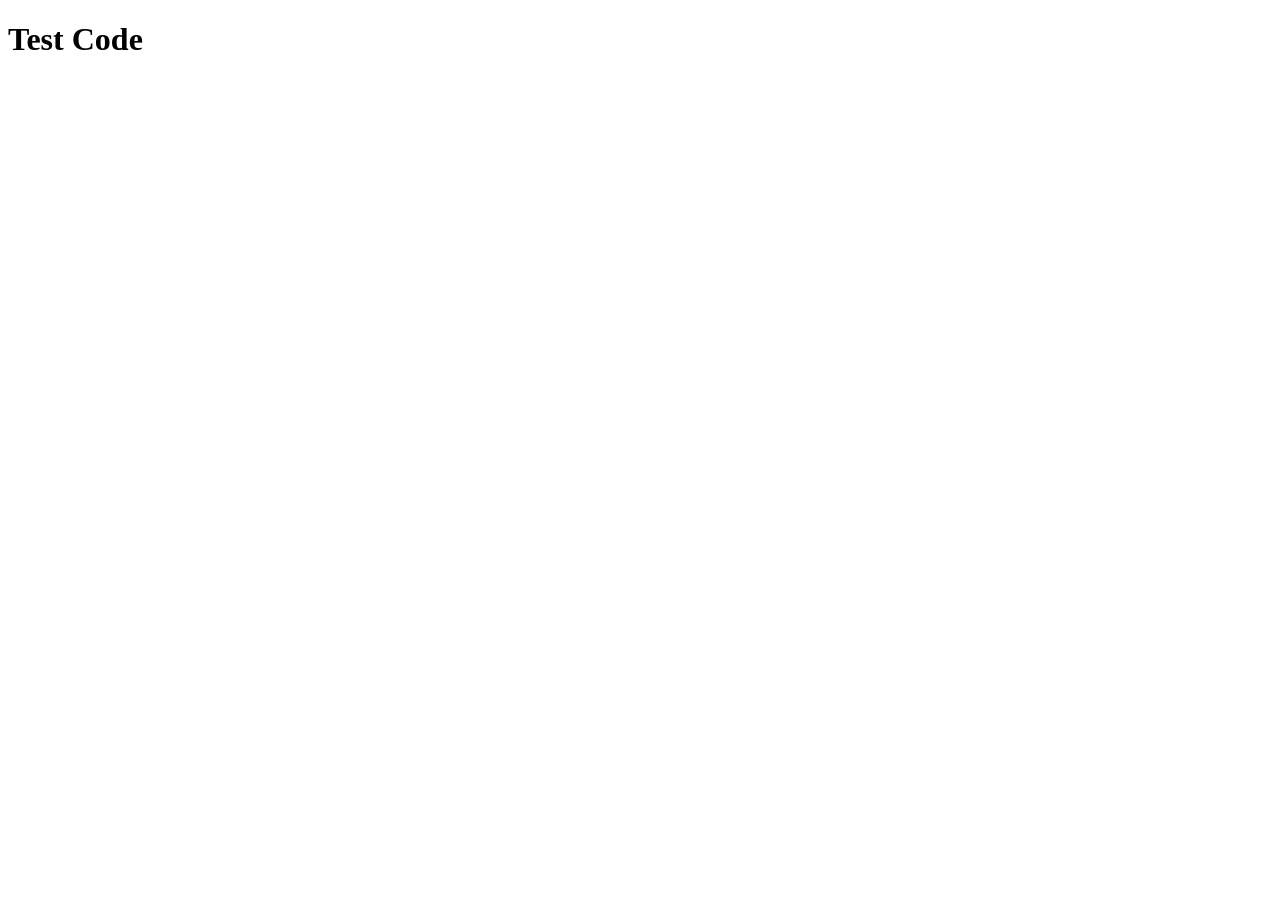
==== public/index.html @ d1598896 "場所変更" ====
<!DOCTYPE html>
<html lang="ja">
<head>
    <meta charset="UTF-8">
    <meta name="viewport" content="width=device-width, initial-scale=1.0">
    <title>Document</title>
</head>
<body>
    <h1>Test Code</h1>
</body>
</html>
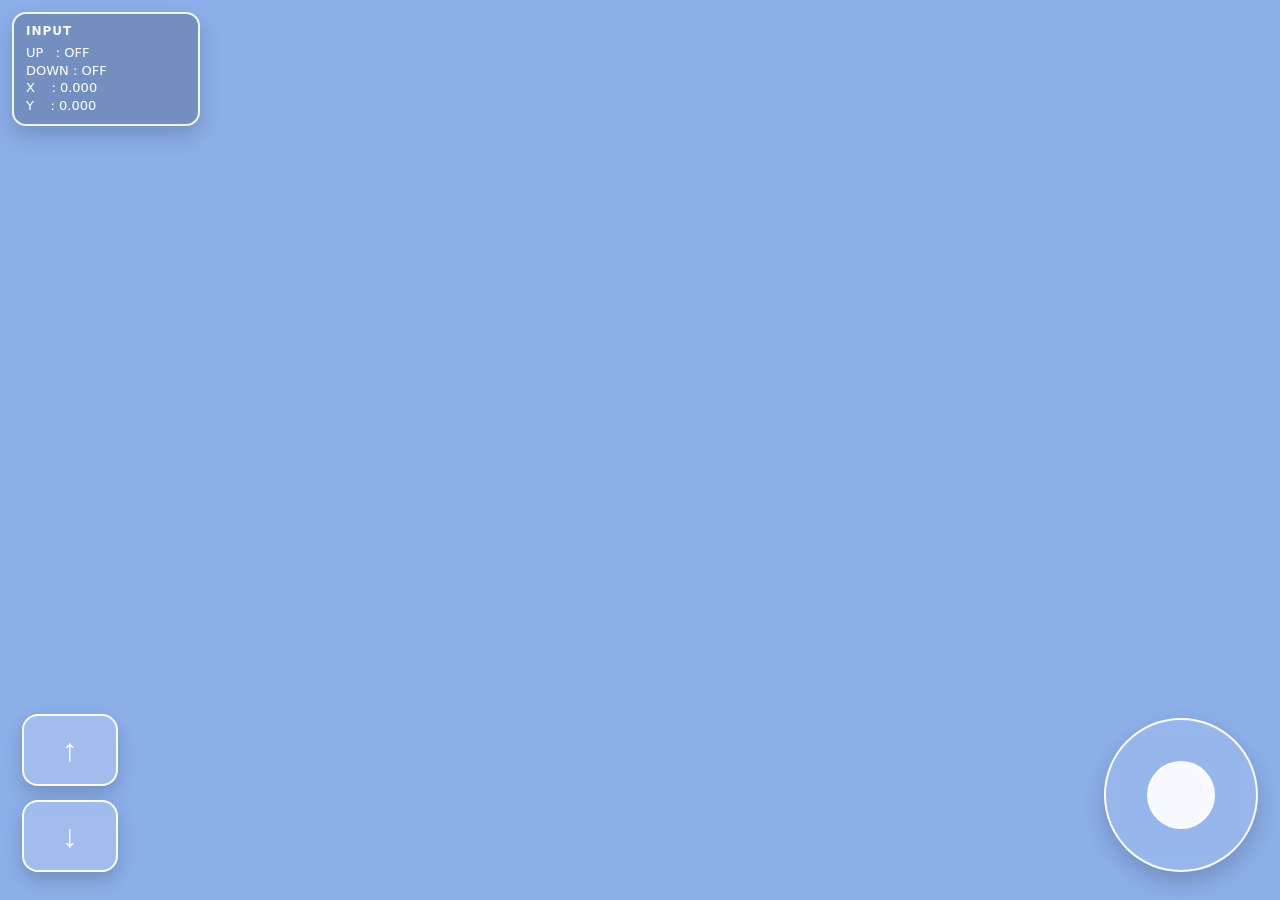
==== commit f64db0f7: "テストコントローラー" ====
--- a/public/index.html
+++ b/public/index.html
@@ -1,11 +1,41 @@
 <!DOCTYPE html>
 <html lang="ja">
 <head>
-    <meta charset="UTF-8">
-    <meta name="viewport" content="width=device-width, initial-scale=1.0">
-    <title>Document</title>
+  <meta charset="UTF-8" />
+  <meta name="viewport" content="width=device-width, initial-scale=1.0, user-scalable=no" />
+  <title>Web Controller</title>
+
+  <link rel="stylesheet" href="controller.css" />
 </head>
+
 <body>
-    <h1>Test Code</h1>
+<script>
+navigator.vibrate(200);      // 200ms 振動
+navigator.vibrate([100,50,100]); // 振動→停止→振動
+</script>
+    
+ <!-- 結果表示（HUD） -->
+  <div class="hud">
+    <div class="hud-title">INPUT</div>
+    <div id="hud-text" class="hud-text">Loading...</div>
+  </div>
+
+  <div class="controller">
+    <!-- 左：↑↓ -->
+    <div class="pad">
+      <button id="pad-up" class="pad-btn" aria-label="Up">↑</button>
+      <button id="pad-down" class="pad-btn" aria-label="Down">↓</button>
+    </div>
+
+    <!-- 右：Joystick -->
+    <div class="joystick">
+      <div id="joystick-frame" class="joystick-frame">
+        <div id="joystick-ball" class="joystick-ball"></div>
+      </div>
+    </div>
+  </div>
+
+
+  <script src="controller.js"></script>
 </body>
-</html>+</html>
--- a/public/controller.css
+++ b/public/controller.css
@@ -0,0 +1,110 @@
+html, body {
+  width: 100%;
+  height: 100%;
+  margin: 0;
+  overscroll-behavior: none;
+  touch-action: none;
+  user-select: none;
+  -webkit-user-select: none;
+  background: #8cafea;
+  font-family: system-ui, -apple-system, "Segoe UI", sans-serif;
+}
+
+.controller {
+  position: fixed;
+  inset: 0;
+  display: flex;
+  align-items: flex-end;
+  justify-content: space-between;
+  padding: 18px 22px;
+  box-sizing: border-box;
+}
+
+/* 左：Pad（↑↓） */
+.pad {
+  display: flex;
+  flex-direction: column;
+  gap: 14px;
+  padding-bottom: 10px;
+}
+
+.pad-btn {
+  width: 96px;
+  height: 72px;
+  border-radius: 16px;
+  border: 2px solid rgba(255,255,255,0.95);
+  background: rgba(255,255,255,0.18);
+  color: white;
+  font-size: 32px;
+  font-weight: 800;
+  box-shadow: 0 8px 18px rgba(0,0,0,0.18);
+  backdrop-filter: blur(6px);
+  -webkit-backdrop-filter: blur(6px);
+}
+
+.pad-btn:active {
+  background: rgba(255,255,255,0.35);
+  transform: translateY(1px) scale(0.98);
+}
+
+/* 右：Joystick */
+.joystick {
+  padding-bottom: 10px;
+}
+
+.joystick-frame {
+  width: 150px;
+  height: 150px;
+  border-radius: 999px;
+  border: 2px solid rgba(255,255,255,0.95);
+  position: relative;
+  background: rgba(255,255,255,0.10);
+  box-shadow: 0 10px 22px rgba(0,0,0,0.18);
+  backdrop-filter: blur(6px);
+  -webkit-backdrop-filter: blur(6px);
+}
+
+.joystick-ball {
+  width: 64px;
+  height: 64px;
+  background: rgba(255,255,255,0.92);
+  border-radius: 999px;
+  border: 2px solid rgba(255,255,255,0.95);
+  position: absolute;
+  top: 50%;
+  left: 50%;
+  transform: translate(-50%, -50%);
+}
+
+/* ===== HUD（入力状態表示） ===== */
+.hud {
+  position: fixed;
+  top: 12px;
+  left: 12px;
+  z-index: 9999;
+  padding: 10px 12px;
+  min-width: 160px;
+  border-radius: 14px;
+  border: 2px solid rgba(255,255,255,0.9);
+  background: rgba(0,0,0,0.18);
+  color: white;
+  box-shadow: 0 10px 22px rgba(0,0,0,0.18);
+  backdrop-filter: blur(6px);
+  -webkit-backdrop-filter: blur(6px);
+  pointer-events: none; /* ボタン操作の邪魔をしない */
+}
+
+.hud-title {
+  font-size: 12px;
+  font-weight: 800;
+  letter-spacing: 0.08em;
+  opacity: 0.95;
+  margin-bottom: 6px;
+}
+
+.hud-text {
+  font-size: 13px;
+  line-height: 1.35;
+  white-space: pre; /* 改行をそのまま表示 */
+  font-variant-numeric: tabular-nums; /* 数字が揃って見やすい */
+}
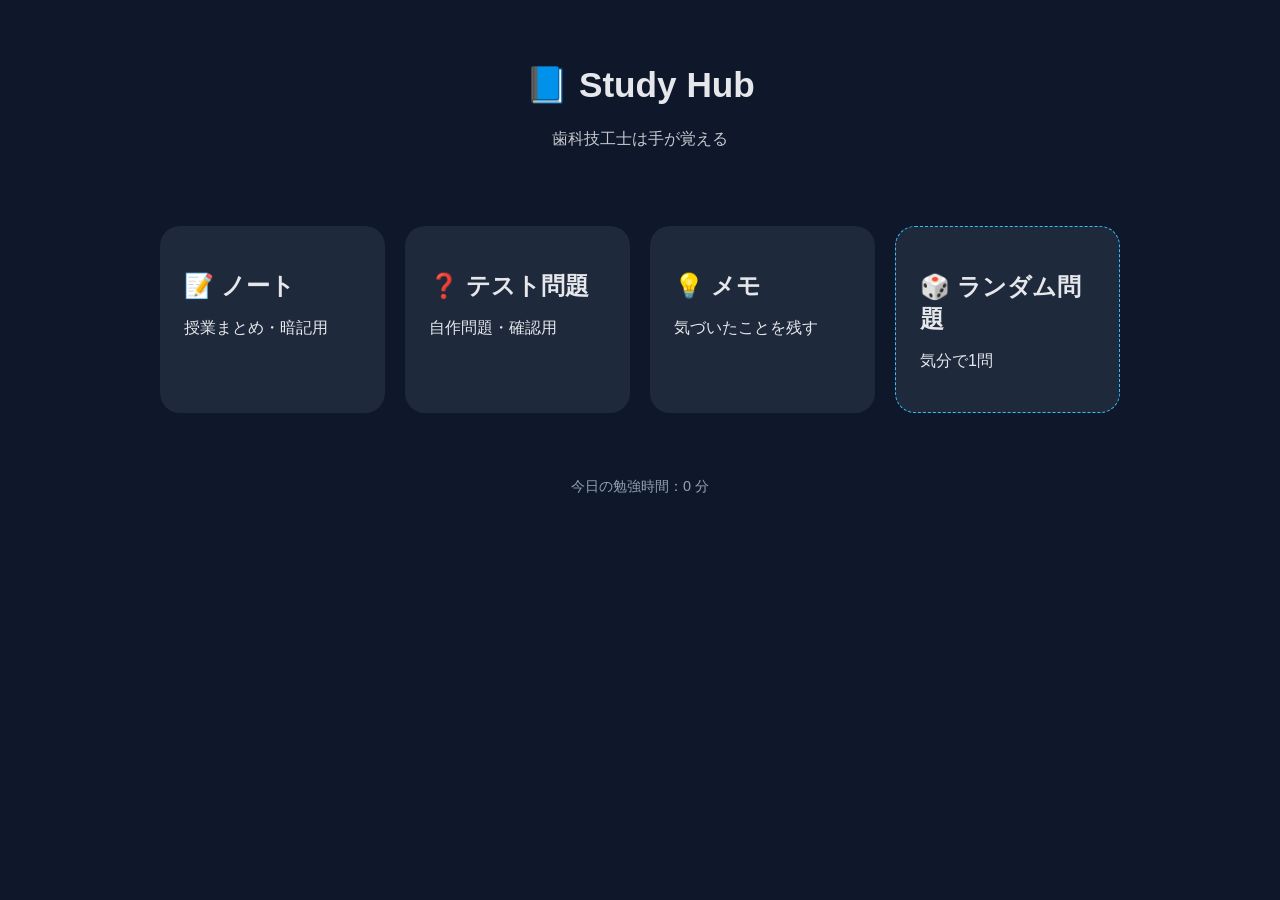
==== commit 8c1c74ae: "仮webサイト" ====
--- a/public/index.html
+++ b/public/index.html
@@ -1,41 +1,44 @@
 <!DOCTYPE html>
 <html lang="ja">
 <head>
-  <meta charset="UTF-8" />
-  <meta name="viewport" content="width=device-width, initial-scale=1.0, user-scalable=no" />
-  <title>Web Controller</title>
+  <meta charset="UTF-8">
+  <title>Study Hub</title>
+  <meta name="viewport" content="width=device-width, initial-scale=1.0">
+  <link rel="stylesheet" href="style.css">
+</head>
+<body>
 
-  <link rel="stylesheet" href="controller.css" />
-</head>
+<header>
+  <h1>📘 Study Hub</h1>
+  <p id="quote">Loading...</p>
+</header>
 
-<body>
-<script>
-navigator.vibrate(200);      // 200ms 振動
-navigator.vibrate([100,50,100]); // 振動→停止→振動
-</script>
-    
- <!-- 結果表示（HUD） -->
-  <div class="hud">
-    <div class="hud-title">INPUT</div>
-    <div id="hud-text" class="hud-text">Loading...</div>
+<main class="grid">
+  <div class="card" onclick="go('notes')">
+    <h2>📝 ノート</h2>
+    <p>授業まとめ・暗記用</p>
   </div>
 
-  <div class="controller">
-    <!-- 左：↑↓ -->
-    <div class="pad">
-      <button id="pad-up" class="pad-btn" aria-label="Up">↑</button>
-      <button id="pad-down" class="pad-btn" aria-label="Down">↓</button>
-    </div>
-
-    <!-- 右：Joystick -->
-    <div class="joystick">
-      <div id="joystick-frame" class="joystick-frame">
-        <div id="joystick-ball" class="joystick-ball"></div>
-      </div>
-    </div>
+  <div class="card" onclick="go('quiz')">
+    <h2>❓ テスト問題</h2>
+    <p>自作問題・確認用</p>
   </div>
 
+  <div class="card" onclick="go('memo')">
+    <h2>💡 メモ</h2>
+    <p>気づいたことを残す</p>
+  </div>
 
-  <script src="controller.js"></script>
+  <div class="card random" onclick="randomQuiz()">
+    <h2>🎲 ランダム問題</h2>
+    <p>気分で1問</p>
+  </div>
+</main>
+
+<footer>
+  <p id="timer">今日の勉強時間：0 分</p>
+</footer>
+
+<script src="script.js"></script>
 </body>
 </html>
--- a/public/style.css
+++ b/public/style.css
@@ -0,0 +1,65 @@
+* {
+  box-sizing: border-box;
+}
+
+body {
+  margin: 0;
+  font-family: "Segoe UI", sans-serif;
+  background: #0f172a;
+  color: #e5e7eb;
+}
+
+/* Header */
+header {
+  text-align: center;
+  padding: 40px 20px;
+}
+
+header h1 {
+  font-size: 2.2rem;
+}
+
+header p {
+  opacity: 0.85;
+  margin-top: 10px;
+}
+
+/* Grid */
+.grid {
+  max-width: 1000px;
+  margin: auto;
+  padding: 20px;
+  display: grid;
+  grid-template-columns: repeat(auto-fit, minmax(220px, 1fr));
+  gap: 20px;
+}
+
+/* Card */
+.card {
+  background: #1e293b;
+  padding: 24px;
+  border-radius: 20px;
+  cursor: pointer;
+  transition: transform 0.2s, background 0.2s;
+}
+
+.card:hover {
+  transform: translateY(-6px);
+  background: #334155;
+}
+
+.card h2 {
+  margin-bottom: 10px;
+}
+
+.random {
+  border: 1px dashed #38bdf8;
+}
+
+/* Footer */
+footer {
+  text-align: center;
+  padding: 30px;
+  font-size: 0.9rem;
+  color: #94a3b8;
+}
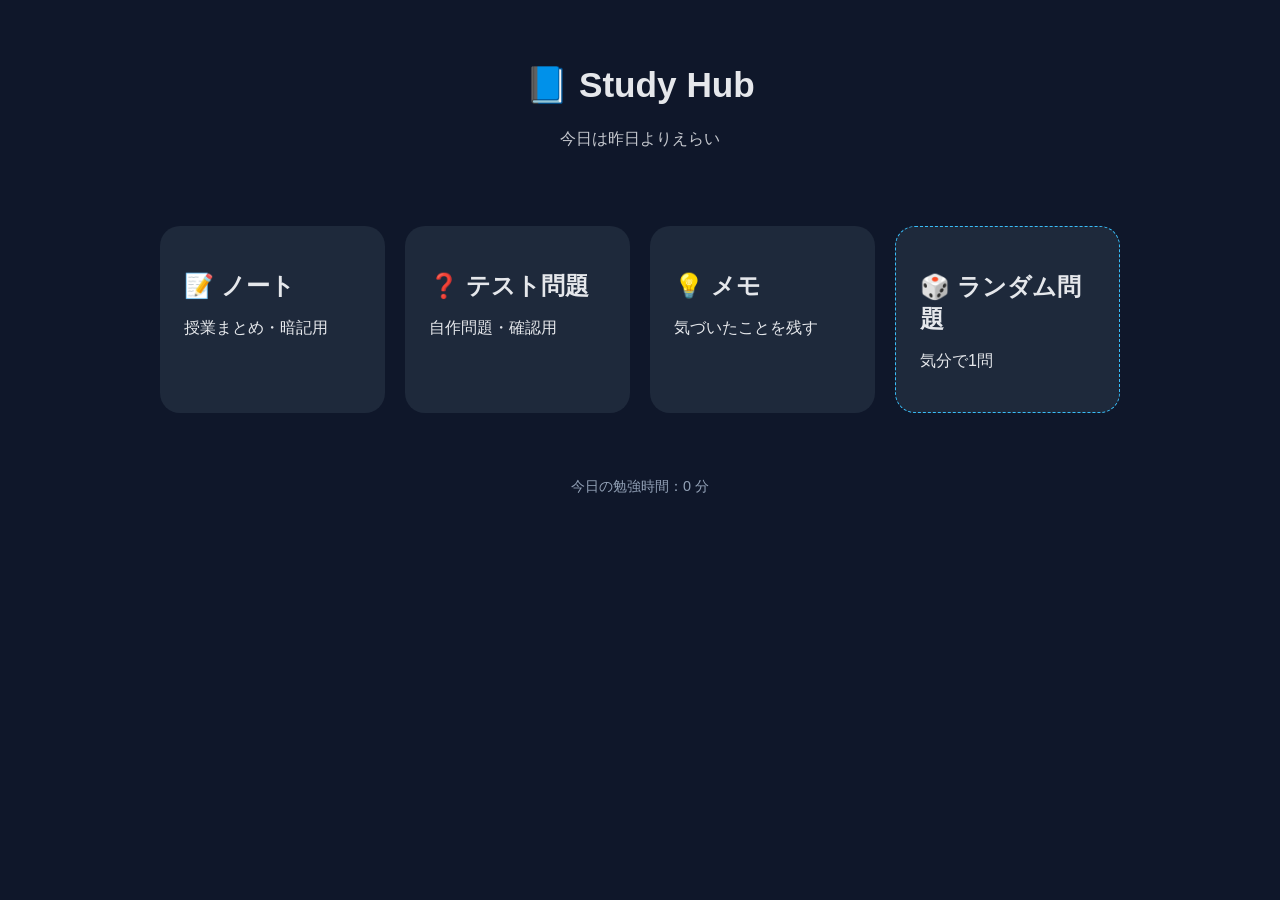
==== commit 88248657: "noteついか" ====
--- a/public/index.html
+++ b/public/index.html
@@ -14,7 +14,7 @@
 </header>
 
 <main class="grid">
-  <div class="card" onclick="go('notes')">
+  <div class="card" onclick="go('note')">
     <h2>📝 ノート</h2>
     <p>授業まとめ・暗記用</p>
   </div>
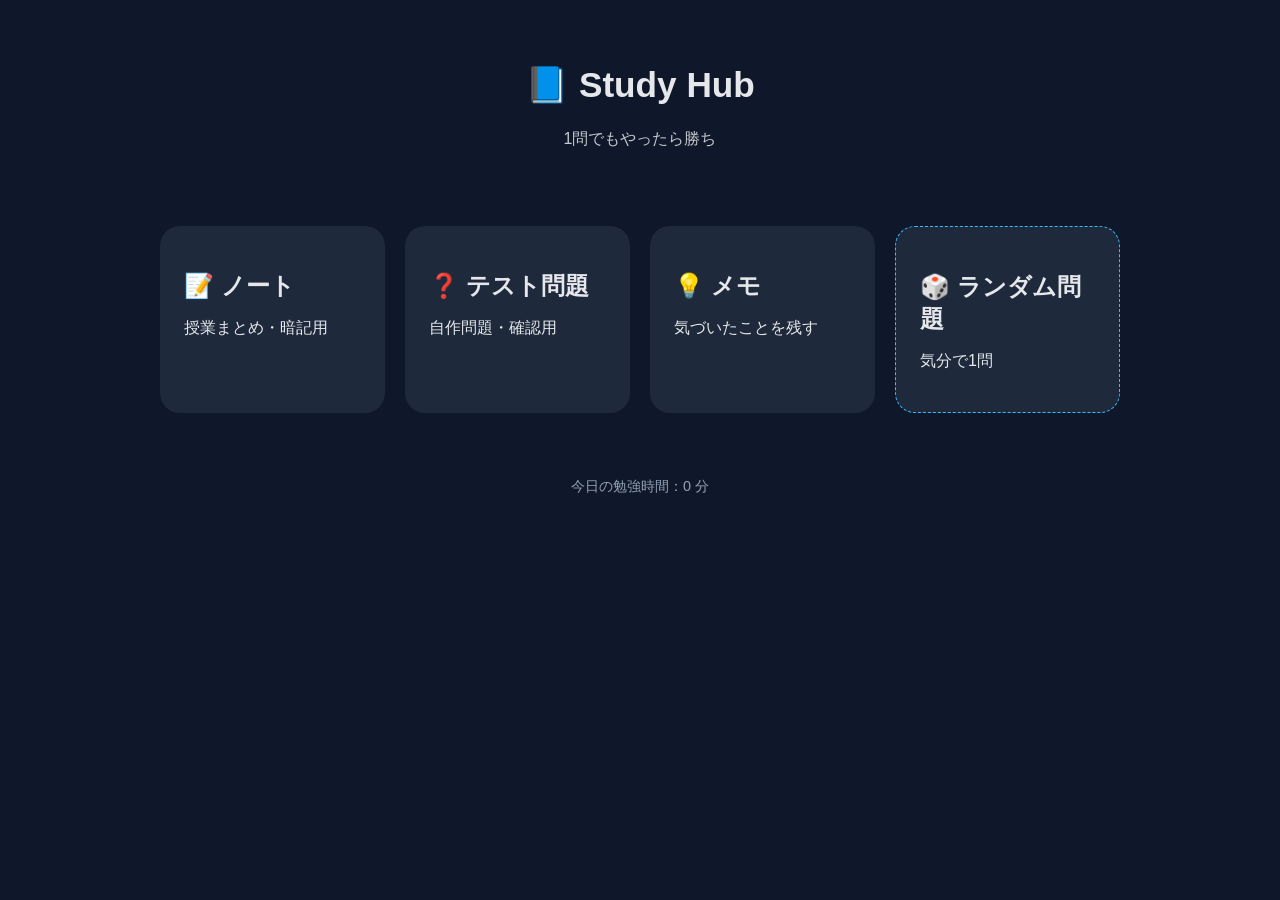
==== commit f08cee06: "note修正" ====
--- a/public/index.html
+++ b/public/index.html
@@ -14,7 +14,7 @@
 </header>
 
 <main class="grid">
-  <div class="card" onclick="go('note')">
+  <div class="card" onclick="go('notes')">
     <h2>📝 ノート</h2>
     <p>授業まとめ・暗記用</p>
   </div>
